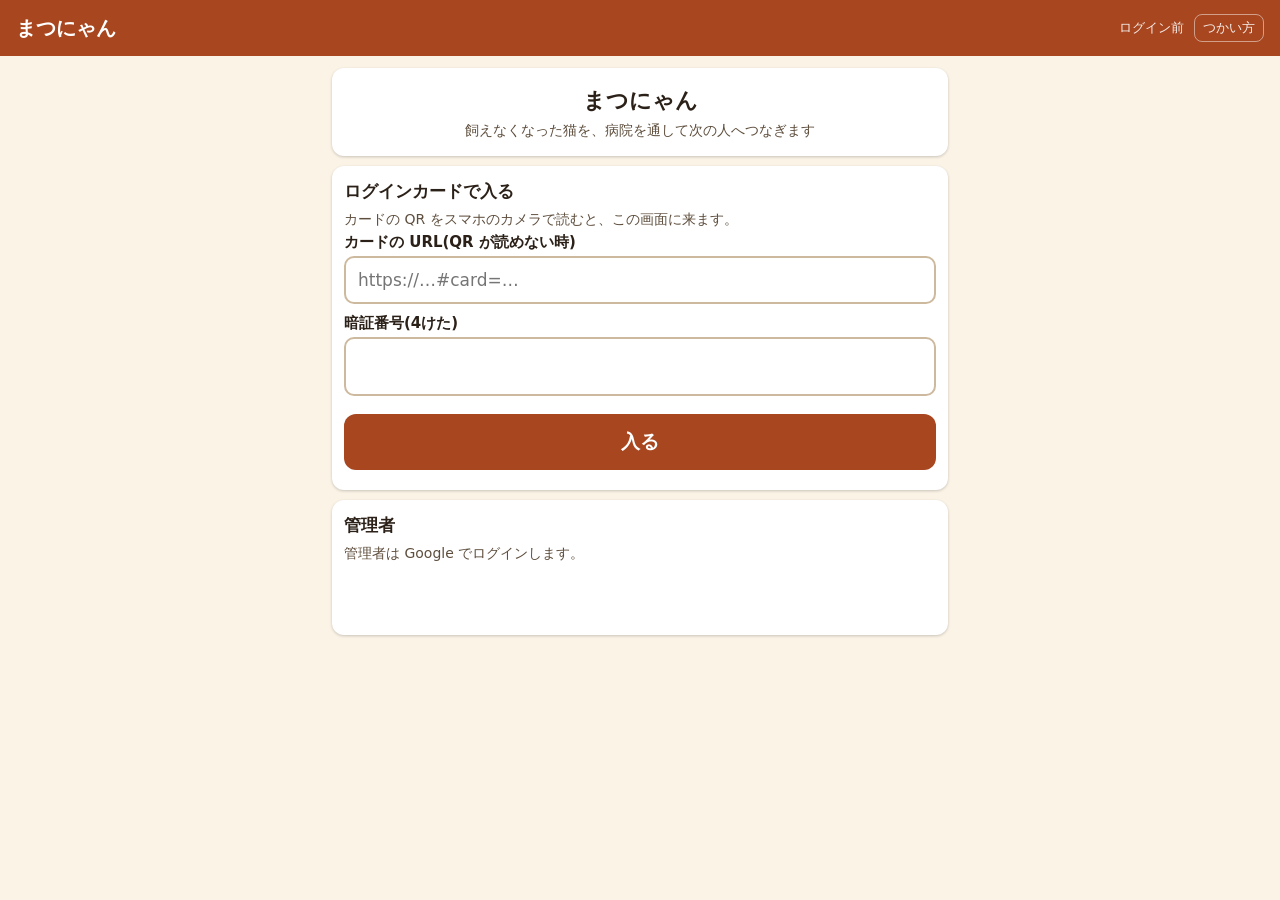
==== index.html @ f1240e0c "Add files via upload" ====
<!doctype html>
<html lang="ja">
<head>
<meta charset="utf-8">
<meta name="viewport" content="width=device-width, initial-scale=1, viewport-fit=cover">
<meta name="theme-color" content="#a8461f">
<meta name="app-ver" content="matsunyan-v7">
<title>まつにゃん</title>
<link rel="manifest" href="manifest.json">
<link rel="icon" href="icon-192.png">
<link rel="stylesheet" href="style.css?v=7">
</head>
<body>
<header><h1 id="title">まつにゃん</h1><span class="who" id="who"></span><a class="who helpln" id="help-link" href="help.html">つかい方</a><button class="who hidden" id="logout" type="button">ログアウト</button></header>
<main>
  <!-- 起動中 -->
  <section id="v-boot" class="view"><div class="card center"><div class="note">読み込み中…</div></div></section>

  <!-- ログイン -->
  <section id="v-login" class="view hidden">
    <div class="card center"><div class="big" style="font-size:22px;margin:6px 0">まつにゃん</div><div class="note">飼えなくなった猫を、病院を通して次の人へつなぎます</div></div>
    <div class="card">
      <h3>ログインカードで入る</h3>
      <div class="note">カードの QR をスマホのカメラで読むと、この画面に来ます。</div>
      <div id="card-ready" class="hidden"><div class="ok">カードを読みました</div></div>
      <div id="card-paste">
        <label for="card-url">カードの URL(QR が読めない時)</label>
        <input id="card-url" class="field" type="url" autocomplete="off" placeholder="https://…#card=…">
      </div>
      <label for="card-pin">暗証番号(4けた)</label>
      <input id="card-pin" class="field pin" inputmode="numeric" pattern="[0-9]*" maxlength="4" autocomplete="off">
      <div id="card-err" class="err hidden"></div>
      <button id="card-go" class="btn" type="button">入る</button>
    </div>
    <div class="card">
      <h3>管理者</h3>
      <div class="note">管理者は Google でログインします。</div>
      <div id="gsi-btn"></div>
      <div id="admin-err" class="err hidden"></div>
    </div>
  </section>

  <!-- QR を読んだ人(病院で登録) -->
  <section id="v-hreg" class="view hidden">
    <div class="card center"><div class="note">QRを読みました</div><div class="big" style="font-size:24px;margin:6px 0" id="hreg-name">…</div><div class="note" id="hreg-ward"></div></div>
    <div class="card" id="hreg-form">
      <label for="r-nick">1. 呼び名</label>
      <input id="r-nick" class="field" maxlength="20" autocomplete="off" placeholder="例: たなか">
      <label for="r-code">2. 病院の人から聞いた確認の番号</label>
      <div class="note" style="margin-top:0">病院の画面に出ています(毎日変わります)</div>
      <input id="r-code" class="field codein" inputmode="numeric" pattern="[0-9]*" maxlength="6" autocomplete="off" placeholder="______">
      <label>3. どちらで使いますか</label>
      <div class="choice" id="r-wants">
        <label><input type="radio" name="wants" value="owner"> 飼い主</label>
        <label><input type="radio" name="wants" value="adopter"> 引き取ってもよい人</label>
        <label><input type="radio" name="wants" value="both"> 両方</label>
      </div>
      <div id="r-marks" class="hidden">
        <label>引き取る時にできること(あとから設定で変えられます)</label>
        <label class="check"><input type="checkbox" id="r-foster"> 一時預かりできる</label>
        <label class="check"><input type="checkbox" id="r-life"> 終生飼養できる</label>
      </div>
      <div id="r-owner-note" class="promise hidden">飼い主の登録は、飼えなくなった時の<b>備えの登録</b>です。病院が引き取りや引き継ぎの成立を約束するものではありません。</div>
      <div id="r-agree-box" class="promise hidden">
        <div>この登録は<b>引き取りの約束ではありません</b>。条件が合えば相談を受けて検討する、という意思の登録です。</div>
        <label class="check"><input type="checkbox" id="r-agree"> わかりました(同意する)</label>
      </div>
      <label for="r-pin">4. 暗証番号(4けた・自分で決める)</label>
      <input id="r-pin" class="field pin" inputmode="numeric" pattern="[0-9]*" maxlength="4" autocomplete="off">
    </div>
    <div class="note center" id="hreg-privacy">電話番号・住所・メールは入れません。<br>呼び名とかかりつけの病院だけ登録されます。<br><a id="terms-link" href="terms.html">利用のきまりと個人情報の扱い</a>(登録の前に読んでください)</div>
    <div id="hreg-err" class="err hidden"></div>
    <button id="hreg-go" class="btn" type="button">登録する</button>
  </section>

  <!-- 作り直しの QR を読んだ人(本人のスマホ・6枚目) -->
  <section id="v-reissue" class="view hidden">
    <div class="card center"><div class="note">カードの作り直し</div><div class="big" style="font-size:24px;margin:6px 0" id="ri-name">…</div><div class="note" id="ri-hos"></div></div>
    <div class="card" id="ri-form">
      <label for="ri-pin">新しい暗証番号(4けた・自分で決める)</label>
      <input id="ri-pin" class="field pin" inputmode="numeric" pattern="[0-9]*" maxlength="4" autocomplete="off">
      <label for="ri-pin2">もう一度(たしかめ)</label>
      <input id="ri-pin2" class="field pin" inputmode="numeric" pattern="[0-9]*" maxlength="4" autocomplete="off">
    </div>
    <div id="ri-err" class="err hidden"></div>
    <button id="ri-go" class="btn" type="button">新しいカードを作る</button>
  </section>

  <!-- 登録した人のログインカード -->
  <section id="v-ucard" class="view hidden">
    <div class="card">
      <h3>あなたのログインカード</h3>
      <div class="note">この QR と暗証番号で入ります。<b>QR が出るのはこの1回だけ</b>です。印刷するか、画面を写真に残してください。暗証番号は書かないでください。</div>
      <canvas class="qr" id="ucard-qr"></canvas>
      <div class="big center" id="ucard-nick" style="text-align:center"></div>
      <div class="note center" id="ucard-hos" style="text-align:center"></div>
      <div class="note noprint">カードの URL:</div><div class="secret noprint" id="ucard-url"></div>
      <button class="btn sub noprint" id="ucard-print" type="button">印刷する</button>
      <button class="btn noprint" id="ucard-go" type="button">このカードで入る</button>
    </div>
  </section>

  <!-- 利用者: ホーム -->
  <section id="v-u-home" class="view hidden">
    <div class="note" id="u-line"></div>
    <button class="sos hidden" id="u-sos" type="button">🚨 緊急ボタン<small>飼えなくなったとき、ここを押します</small></button>
    <div class="card renewbar hidden" id="u-renew"><b>登録を続けますか</b><div class="note" style="margin:2px 0" id="u-renew-txt"></div><button class="btn sm" type="button" id="u-renew-go">確かめる</button></div>
    <h3 id="u-cats-title">わたしの猫</h3>
    <div id="u-cats"></div>
    <h3>メッセージ <span class="tag r hidden" id="u-unread"></span></h3>
    <div id="u-msgs"></div>
    <div id="u-err" class="err hidden"></div>
  </section>

  <!-- 利用者: 猫を登録 -->
  <section id="v-u-cat" class="view hidden">
    <div class="phrow">
      <label class="ph" for="c-photo" id="c-ph"><span>📷</span></label>
      <div><div class="big">写真を入れる</div><div class="note" style="margin:2px 0">顔がわかる写真</div></div>
      <input type="file" id="c-photo" accept="image/*" class="hidden">
    </div>
    <div class="grid2">
      <div><label for="c-name">名前</label><input id="c-name" class="field" maxlength="20" autocomplete="off"></div>
      <div><label for="c-age">年齢</label><input id="c-age" class="field" maxlength="10" autocomplete="off" placeholder="例: 10歳"></div>
      <div><label for="c-sex">性別</label><select id="c-sex" class="field"><option value="">選ぶ</option><option>オス</option><option>メス</option><option>わからない</option></select></div>
      <div><label for="c-color">毛色</label><input id="c-color" class="field" maxlength="20" autocomplete="off"></div>
    </div>
    <label for="c-nature">性格</label><input id="c-nature" class="field" maxlength="60" autocomplete="off">
    <label for="c-illness">持病</label><input id="c-illness" class="field" maxlength="60" autocomplete="off">
    <div class="grid2">
      <div><label for="c-vaccine">ワクチン</label><input id="c-vaccine" class="field" maxlength="30" autocomplete="off"></div>
      <div><label for="c-neuter">不妊手術</label><select id="c-neuter" class="field"><option value="">選ぶ</option><option>済み</option><option>まだ</option><option>わからない</option></select></div>
    </div>
    <div class="wait"><b>⏳ 病院の確認待ち</b><div class="note" style="margin:2px 0">病院の人が確認すると登録されます</div></div>
    <div id="c-err" class="err hidden"></div>
    <button id="c-go" class="btn" type="button">病院に送る</button>
  </section>

  <!-- 猫の一覧(利用者・病院・管理者。見える範囲は受け付けが決める) -->
  <section id="v-cats" class="view hidden">
    <div class="note" style="margin:0 0 6px" id="l-line"></div>
    <div id="l-cats"></div>
    <div id="l-err" class="err hidden"></div>
  </section>

  <!-- 猫の詳しい画面 -->
  <section id="v-cat" class="view hidden">
    <div class="card cat" id="d-head"><div class="ph lg">🐱</div><div class="grow"><div class="big" id="d-name"></div><div class="note" style="margin:0" id="d-sub"></div><div id="d-tags"></div></div></div>
    <div class="card"><div class="note" style="margin:0" id="d-info"></div></div>
    <div class="card hidden" id="d-scope"><h3>見える範囲</h3><div class="note" style="margin:0 0 4px" id="d-scope-now"></div><button class="btn sm sub" type="button" id="d-wide"></button></div>
    <div class="card hidden" id="d-queue"><h3>手を挙げた人(挙げた順)</h3><div id="d-qlist"></div><div class="note">この一覧は、飼い主・病院・管理者だけに見えます</div></div>
    <div class="card hidden" id="d-seek"><h3>引き継ぎ先を探したい(急がない)</h3><div class="note" style="margin:0 0 6px" id="d-seek-now"></div><button class="btn sm" type="button" id="d-seek-btn"></button></div>
    <div class="card hidden" id="d-msg"><h3 id="d-msg-h">メッセージを送る</h3>
      <label for="d-msg-to">あて先</label><select id="d-msg-to" class="field"></select>
      <label for="d-msg-text">本文(300字まで)</label><textarea id="d-msg-text" class="field" rows="3" maxlength="300"></textarea>
      <div class="note" style="margin:2px 0">電話番号・メール・住所は書けません。連絡は病院を通します。</div>
      <div id="d-msg-ok" class="ok hidden"></div>
      <button class="btn sm" type="button" id="d-msg-go">送る</button></div>
    <div class="card hidden" id="d-me"><div id="d-mytag"></div><button class="btn" type="button" id="d-raise">手を挙げる</button><button class="btn sub" type="button" id="d-lower">手を下ろす</button></div>
    <div class="card hidden" id="d-decide"><h3>順番の先頭の人(病院が記録)</h3><div class="note" style="margin:0 0 6px" id="d-decide-now"></div>
      <div class="btn2" id="d-decide-btns"><button class="btn" type="button" id="d-accept">引き受ける</button><button class="btn sub" type="button" id="d-decline">断った</button></div>
      <button class="btn hidden" type="button" id="d-handover">引き継ぎ済みにする</button><div id="d-decide-res" class="ok hidden"></div></div>
    <button class="sos hidden" id="d-sos" type="button" style="font-size:20px;padding:12px">🚨 緊急ボタン</button>
    <div id="d-err" class="err hidden"></div>
  </section>

  <!-- メッセージ(利用者・病院。アプリの中だけ) -->
  <section id="v-msgs" class="view hidden">
    <div class="note" style="margin:0 0 6px">アプリの中だけのやりとりです。連絡は病院を通します。</div>
    <div id="m-list"></div>
    <div id="m-err" class="err hidden"></div>
  </section>

  <!-- 年1回の確認 -->
  <section id="v-renew" class="view hidden">
    <div class="card">
      <h3>登録を続けますか</h3>
      <div class="note" id="rn-txt"></div>
      <div class="promise" id="rn-promise">引き取ってもよい人の登録は、引き取りの約束ではなく、条件が合えば相談を受けて検討する、という意思の登録です。</div>
      <div id="rn-err" class="err hidden"></div>
      <button class="btn" type="button" id="rn-go">続ける</button>
      <button class="btn sub" type="button" id="rn-later">あとで</button>
    </div>
  </section>

  <!-- 利用者: 設定(引き取る人の印) -->
  <section id="v-u-set" class="view hidden">
    <div class="card">
      <h3>引き取る時にできること</h3>
      <div class="note">手を挙げた時に、飼い主と病院に印として見えます。</div>
      <label class="check"><input type="checkbox" id="s-foster"> 一時預かりできる</label>
      <label class="check"><input type="checkbox" id="s-life"> 終生飼養できる</label>
      <div id="s-err" class="err hidden"></div><div id="s-ok" class="ok hidden"></div>
      <button class="btn" type="button" id="s-go">保存する</button>
    </div>
  </section>

  <!-- 管理者: 電話が必要な連絡(見本 7) -->
  <section id="v-admin-sos" class="view hidden">
    <h3 style="font-size:19px">電話が必要な連絡 <span class="tag r" id="sos-n">0件</span></h3>
    <div id="sos-list"></div>
    <div id="sos-err" class="err hidden"></div>
  </section>

  <!-- 管理者: 病院の一覧 -->
  <section id="v-admin-list" class="view hidden">
    <h3>病院の一覧 <span class="tag" id="h-count">0件</span></h3>
    <div id="h-list"></div>
    <div id="list-err" class="err hidden"></div>
  </section>

  <!-- 管理者: 病院を登録 -->
  <section id="v-admin-add" class="view hidden">
    <div class="card" id="add-form">
      <h3>病院を登録</h3>
      <label for="h-name">病院の名前</label><input id="h-name" class="field" maxlength="40" autocomplete="off">
      <label for="h-ward">区(名古屋市)</label><select id="h-ward" class="field"></select>
      <label for="h-phone">病院の電話番号</label><input id="h-phone" class="field" type="tel" maxlength="15" autocomplete="off">
      <label class="check"><input type="checkbox" id="h-nagoya"> 名古屋市内の病院であることを確かめました</label>
      <label for="h-pin">病院のカードの暗証番号(4けた・病院に伝える)</label>
      <input id="h-pin" class="field pin" inputmode="numeric" maxlength="4" autocomplete="off">
      <div id="add-err" class="err hidden"></div>
      <button id="add-go" class="btn" type="button">登録して、カードを作る</button>
    </div>
    <div class="card hidden" id="card-out">
      <h3 id="card-out-title">病院のログインカード</h3>
      <div class="note">この QR と暗証番号で、病院の人が入ります。<b>QR が出るのはこの1回だけ</b>です。印刷して病院に渡してください。</div>
      <canvas class="qr" id="card-qr"></canvas>
      <div class="big center" id="card-out-name" style="text-align:center"></div>
      <div class="note noprint">カードの URL:</div><div class="secret noprint" id="card-out-url"></div>
      <button class="btn sub noprint" id="card-print" type="button">印刷する</button>
      <button class="btn noprint" id="card-done" type="button">閉じて一覧へ</button>
    </div>
  </section>

  <!-- 病院: ホーム(今日の確認の番号) -->
  <section id="v-hos-home" class="view hidden">
    <div class="card center"><div class="note" style="margin:0" id="code-label">今日の確認の番号</div><div class="code" id="code">------</div><div class="note" style="margin:0">毎日0時に変わります。来た人に口で伝えます</div></div>
    <div class="card waitbox" id="hos-pend-box"><h3>確認待ちの猫 <span class="tag r" id="hos-pend-n">0件</span></h3><div id="hos-pend"></div></div>
    <button class="sos" id="hos-sos" type="button" style="font-size:22px;padding:14px">🚨 緊急ボタン<small>病院から知らせるとき</small></button>
    <div class="card hidden" id="hos-seek-box"><h3>引き継ぎ先を探している猫(急がない) <span class="tag" id="hos-seek-n"></span></h3><div id="hos-seek"></div></div>
    <div class="card"><div class="note" style="margin:0" id="hos-counts"></div><div class="note" style="margin:4px 0 0" id="hos-renew"></div></div>
    <div class="card"><div class="note" style="margin:0" id="hos-info"></div></div>
    <button class="btn sub" id="hos-users-go" type="button">利用者のカードを作り直す</button>
    <div id="hos-err" class="err hidden"></div>
  </section>

  <!-- 病院: 利用者のカードを作り直す(6枚目)。呼び名で探す → 本人がいることを確かめる → 本人のスマホで QR を読む -->
  <section id="v-hos-users" class="view hidden">
    <div class="card">
      <h3>利用者のカードを作り直す</h3>
      <div class="note" style="margin-top:0">暗証番号を忘れた人・カードをなくした人のカードを作り直します。この病院で登録した人だけが出ます。</div>
      <label for="hu-q">呼び名で探す</label>
      <div class="row"><input id="hu-q" class="field grow" maxlength="20" autocomplete="off" placeholder="例: たなか"><button class="btn sm" id="hu-search" type="button">探す</button></div>
      <div class="note" id="hu-count"></div>
    </div>
    <div id="hu-list"></div>
    <div id="hu-err" class="err hidden"></div>
  </section>
  <section id="v-hos-reissue" class="view hidden">
    <div class="card" id="hr-ask">
      <h3><span id="hr-nick"></span> さんのカードを作り直す</h3>
      <div class="note" id="hr-meta"></div>
      <div class="promise">作り直すと、<b>前のカードはすぐに使えなくなります</b>。猫・手を挙げた順番・メッセージはそのまま残ります。</div>
      <label class="check"><input type="checkbox" id="hr-here"> 本人がここにいることを確かめた</label>
      <div id="hr-err" class="err hidden"></div>
      <button class="btn" id="hr-go" type="button">作り直す</button>
      <button class="btn sub" id="hr-back" type="button">やめる</button>
    </div>
    <div class="card center hidden" id="hr-out">
      <h3>本人のスマホで読んでもらう QR</h3>
      <div class="note">本人のスマホのカメラで読むと、新しい暗証番号を決める画面が開きます。<b><span id="hr-min">15</span>分だけ・1回だけ</b>使えます。</div>
      <canvas class="qr" id="hr-qr"></canvas>
      <div class="big" id="hr-out-nick"></div>
      <button class="btn noprint" id="hr-done" type="button">閉じる</button>
    </div>
  </section>

  <!-- 病院: 病院の QR -->
  <section id="v-hos-qr" class="view hidden">
    <div class="card center">
      <h3>この病院の QR</h3>
      <div class="note">登録する人に読んでもらいます。この QR は毎日は変わりません。</div>
      <canvas class="qr" id="hos-qr"></canvas>
      <div class="big" id="hos-qr-name"></div>
      <button class="btn sub noprint" id="hos-print" type="button">印刷する</button>
    </div>
  </section>
</main>
<!-- 緊急ボタンの確かめ(見本 8) -->
<div id="sos-modal" class="hidden"><div class="modalbg"></div>
  <div class="sosbox" id="sos-ask"><div style="font-size:52px">🚨</div><div class="big" style="font-size:24px;margin:6px 0">本当に知らせますか？</div>
    <div class="note" style="font-size:16px">管理者に知らせます。<br>管理者が病院に電話します。</div>
    <select id="sos-cat" class="field hidden"></select>
    <div class="note" id="sos-what"></div>
    <button class="sos" type="button" id="sos-yes" style="font-size:24px;box-shadow:none">はい、知らせます</button>
    <button class="btn sub" type="button" id="sos-no">やめる</button></div>
  <div class="sosbox hidden" id="sos-res"><div style="font-size:52px">🚨</div><div id="sos-res-txt"></div><button class="btn" type="button" id="sos-close">閉じる</button></div>
</div>
<nav id="nav" class="hidden"></nav>
<script src="config.js?v=7"></script>
<script src="lib/qr.js?v=7"></script>
<script src="app.js?v=7"></script>
</body>
</html>
---- style.css ----
/* まつにゃん v7。色と形は見本(20261029-0050-matsunyan-mock/gen/build.py)のまま */
:root { --bg: #fbf3e6; --main: #a8461f; --sos: #c4161c; --ink: #2b2118; --sub: #5e4e3d; --line: #e3d3bd; --field: #cdb99d; --codebg: #fff3df; --navink: #6b5a48; }
* { box-sizing: border-box; }
html, body { margin: 0; background: var(--bg); font-family: "Noto Sans CJK JP", "Noto Sans JP", "Hiragino Sans", system-ui, sans-serif; color: var(--ink); font-size: 17px; }
body { min-height: 100vh; display: flex; flex-direction: column; }
header { background: var(--main); color: #fff; padding: 14px 16px; display: flex; align-items: center; gap: 10px; min-height: 56px; position: sticky; top: 0; z-index: 5; }
header h1 { font-size: 20px; margin: 0; flex: 1; overflow: hidden; text-overflow: ellipsis; white-space: nowrap; }
header .who { font-size: 13px; opacity: .9; }
header button.who { background: none; border: 1px solid #fff8; color: #fff; border-radius: 8px; padding: 4px 8px; font-size: 13px; }
main { flex: 1; padding: 12px 12px 90px; max-width: 640px; width: 100%; margin: 0 auto; }
nav { display: flex; background: #fff; border-top: 2px solid var(--line); position: fixed; left: 0; right: 0; bottom: 0; z-index: 5; }
nav button { flex: 1; text-align: center; padding: 9px 0 11px; font-size: 14px; min-height: 62px; color: var(--navink); background: none; border: 0; font-family: inherit; }
nav button b { display: block; font-size: 22px; line-height: 28px; font-weight: normal; }
nav button.on { color: var(--main); font-weight: bold; border-top: 4px solid var(--main); margin-top: -2px; }
.hidden { display: none !important; }
.card { background: #fff; border-radius: 12px; padding: 12px; margin-bottom: 10px; box-shadow: 0 1px 3px #0003; }
.card.center { text-align: center; }
h3 { font-size: 17px; margin: 2px 0 8px; }
.note { font-size: 14px; color: var(--sub); margin: 4px 0; }
.btn { display: block; width: 100%; min-height: 56px; border-radius: 12px; border: 0; background: var(--main); color: #fff; font-size: 19px; font-weight: bold; text-align: center; margin: 8px 0; font-family: inherit; cursor: pointer; }
.btn.sub { background: #fff; color: var(--main); border: 2px solid var(--main); }
.btn.sm { min-height: 46px; font-size: 16px; width: auto; display: inline-block; padding: 0 14px; margin: 4px 4px 4px 0; }
.btn:disabled { opacity: .55; }
.field { width: 100%; border: 2px solid var(--field); border-radius: 10px; background: #fff; min-height: 48px; padding: 10px 12px; font-size: 17px; margin: 4px 0 10px; color: var(--ink); font-family: inherit; }
.field.pin { font-size: 30px; letter-spacing: .3em; text-align: center; }
label { font-size: 15px; font-weight: bold; display: block; }
label.check { font-weight: normal; display: flex; gap: 10px; align-items: center; margin: 6px 0 10px; }
label.check input { width: 26px; height: 26px; }
.row { display: flex; gap: 10px; align-items: center; }
.row .grow { flex: 1; min-width: 0; }
.tag { display: inline-block; font-size: 13px; font-weight: bold; border-radius: 10px; padding: 2px 8px; background: #f6e3c4; color: #7a3a10; margin: 2px 2px 2px 0; }
.tag.g { background: #dcebd6; color: #2d5a22; } .tag.r { background: #fbd9d9; color: #8a1015; }
.code { font-family: "DejaVu Sans Mono", monospace; font-size: 40px; letter-spacing: .1em; white-space: nowrap; text-align: center; color: var(--main); font-weight: bold; padding: 10px 0; background: var(--codebg); border-radius: 12px; border: 3px dashed var(--main); margin: 6px 0; }
.big { font-size: 20px; font-weight: bold; }
.tel { color: var(--main); font-size: 20px; font-weight: bold; }
.qr { display: block; margin: 8px auto; image-rendering: pixelated; width: 220px; height: 220px; }
.err { background: #fbd9d9; color: #8a1015; border-radius: 10px; padding: 8px 12px; font-size: 15px; margin: 6px 0; }
.ok { background: #dcebd6; color: #2d5a22; border-radius: 10px; padding: 8px 12px; font-size: 15px; margin: 6px 0; }
.secret { font-family: "DejaVu Sans Mono", monospace; font-size: 12px; word-break: break-all; background: var(--codebg); border-radius: 8px; padding: 6px; }
hr { border: 0; border-top: 1px solid #eadcc6; margin: 8px 0; }
#gsi-btn { display: flex; justify-content: center; min-height: 44px; margin: 8px 0; }
/* 2枚目: 登録・猫・確認待ち(見本 1・2・3・6) */
.center { text-align: center; }
.field.codein { font-size: 34px; letter-spacing: .5em; text-align: center; font-family: "DejaVu Sans Mono", monospace; }
.choice { display: flex; flex-wrap: wrap; gap: 6px; margin: 6px 0 12px; }
.choice label { font-weight: normal; border: 2px solid var(--field); border-radius: 10px; padding: 8px 10px; background: #fff; display: flex; gap: 6px; align-items: center; }
.choice label:has(input:checked) { border-color: var(--main); color: var(--main); font-weight: bold; background: var(--codebg); }
.grid2 { display: grid; grid-template-columns: 1fr 1fr; gap: 0 12px; }
.phrow { display: flex; gap: 14px; align-items: center; margin-bottom: 8px; }
.ph { width: 82px; height: 82px; border-radius: 12px; background: #e8d5b8; display: flex; align-items: center; justify-content: center; font-size: 40px; overflow: hidden; flex: none; cursor: pointer; }
.ph img { width: 100%; height: 100%; object-fit: cover; }
.wait { background: var(--codebg); border: 2px solid #e0a000; border-radius: 12px; padding: 8px 12px; text-align: center; color: #8a4b00; margin: 6px 0; }
.waitbox { border: 2px solid #e0a000; }
.cat { display: flex; gap: 12px; align-items: center; }
.cat .ph { width: 76px; height: 76px; font-size: 36px; }
.cat .big { font-size: 20px; }
.cat .grow { flex: 1; min-width: 0; }
.btn2 { display: grid; grid-template-columns: 1fr 1fr; gap: 10px; }
.btn2 .btn { margin: 8px 0 2px; min-height: 48px; font-size: 17px; }
.fixnote { background: #fbd9d9; color: #8a1015; border-radius: 8px; padding: 6px 8px; font-size: 14px; margin-top: 6px; }
@media print { header, nav, .noprint { display: none !important; } main { padding: 0; } .card { box-shadow: none; border: 1px solid #999; } }
/* 3枚目の前半: 猫の一覧・詳しい画面・順番(見本 4・5) */
.lcard { cursor: pointer; }
.lcard .row { margin-top: 6px; }
.ph.lg { width: 96px; height: 96px; font-size: 50px; }
.ord { width: 34px; height: 34px; border-radius: 17px; background: var(--main); color: #fff; font-weight: bold; display: flex; align-items: center; justify-content: center; flex: none; font-size: 18px; }
.qrow { margin: 6px 0; }
.qrow .big { font-size: 19px; }
/* 3枚目の後半: メッセージ(見本 2・6)・約束ではない の文・年1回・数の印 */
.msg { background: #fff; border-radius: 12px; padding: 8px 12px; margin-bottom: 8px; font-size: 15px; border-left: 5px solid #a8461f; white-space: pre-wrap; word-break: break-word; cursor: pointer; }
.msg small { color: #7a6a58; display: block; white-space: normal; }
.msg.unread { background: #fff3df; }
.promise { background: #fff3df; border: 1px solid #e3d3bd; border-radius: 10px; padding: 8px 10px; margin: 10px 0; font-size: 14px; }
.renewbar { border: 2px solid #e0a800; }
nav button { position: relative; }
nav .badge { position: absolute; top: 4px; left: 50%; margin-left: 8px; background: #c4161c; color: #fff; border-radius: 10px; font-size: 12px; line-height: 18px; min-width: 18px; padding: 0 5px; font-weight: bold; }
textarea.field { resize: vertical; font-family: inherit; }
/* 4枚目: 緊急ボタン(見本 2・5・6・8)・管理者の「電話が必要な連絡」(見本 7)。緊急だけ赤 #c4161c */
button.sos { display: block; width: 100%; border: 0; font-family: inherit; cursor: pointer; }
.sos { background: var(--sos); color: #fff; border-radius: 16px; text-align: center; font-size: 26px; font-weight: bold; padding: 18px 8px; margin: 6px 0 10px; box-shadow: 0 3px 0 #7d0c10; }
.sos small { display: block; font-size: 14px; font-weight: normal; margin-top: 4px; }
.sos:disabled { opacity: .55; }
#sos-modal { position: fixed; inset: 0; z-index: 20; }
.modalbg { position: absolute; inset: 0; background: #000a; }
.sosbox { position: absolute; left: 18px; right: 18px; top: 120px; max-width: 520px; margin: 0 auto; background: #fff; border-radius: 20px; padding: 20px; text-align: center; box-shadow: 0 6px 20px #0007; }
.sosrow { border: 2px solid var(--sos); }
.sostel { color: var(--main); font-size: 22px; font-weight: bold; text-decoration: none; display: block; }
/* 5枚目の前半: つかい方・利用のきまりのページ(同じ色と形) */
header a.helpln { color: #fff; text-decoration: none; border: 1px solid #fff8; border-radius: 8px; padding: 4px 8px; white-space: nowrap; }
.doc h2 { font-size: 18px; color: var(--main); margin: 4px 0 6px; }
.doc p, .doc li { font-size: 16px; line-height: 1.7; margin: 4px 0; }
.doc ul, .doc ol { padding-left: 1.3em; margin: 4px 0; }
.doc .fig { border: 2px dashed var(--field); border-radius: 10px; background: var(--codebg); color: var(--sub); font-size: 13px; text-align: center; padding: 8px; margin: 6px 0; }
.doc .sosnote { color: var(--sos); font-weight: bold; }
.doc a { color: var(--main); }
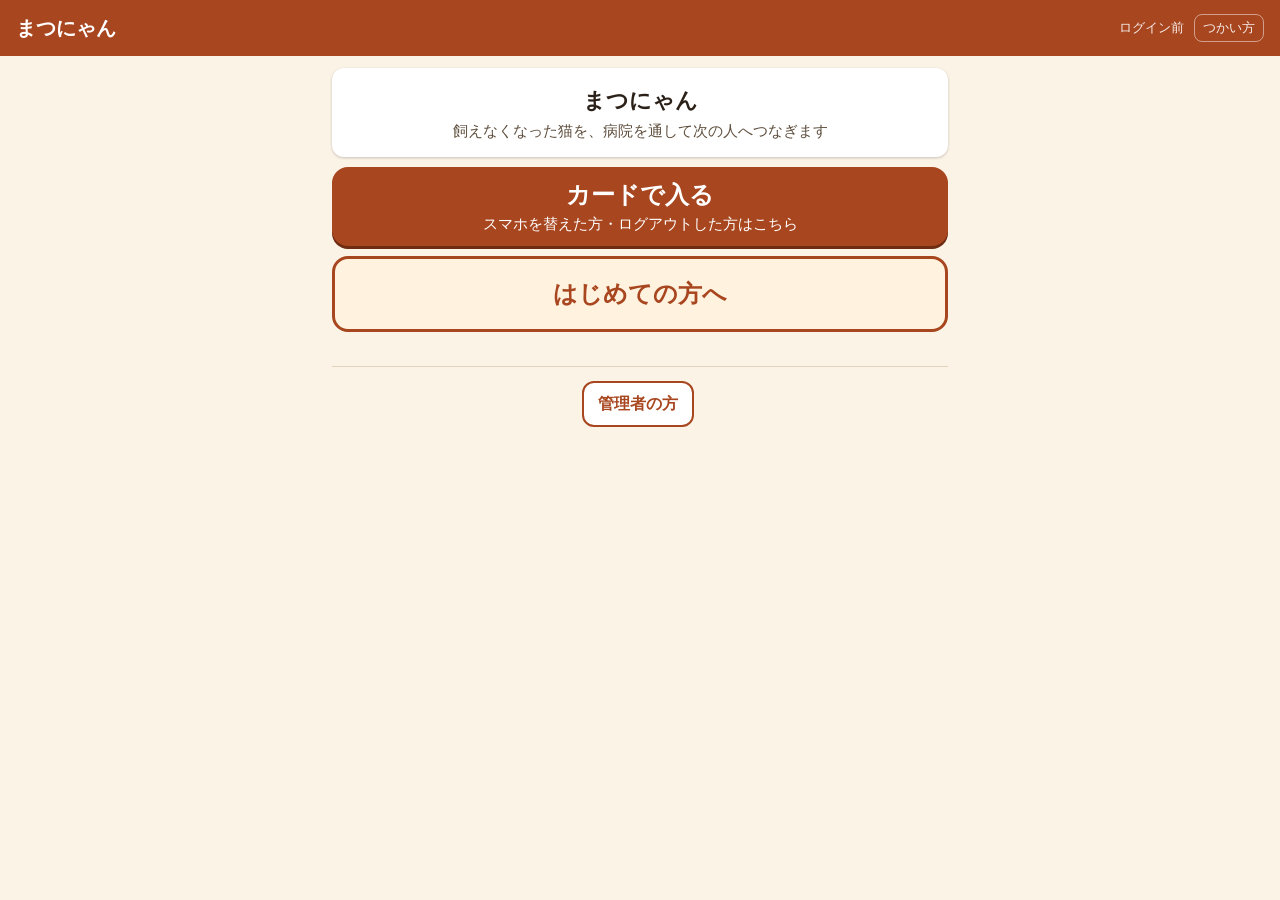
==== commit 59addb96: "まつにゃん v11 を公開(Pi の予備の道・P20261030T084202Z-5CD3D4)" ====
--- a/index.html
+++ b/index.html
@@ -4,11 +4,11 @@
 <meta charset="utf-8">
 <meta name="viewport" content="width=device-width, initial-scale=1, viewport-fit=cover">
 <meta name="theme-color" content="#a8461f">
-<meta name="app-ver" content="matsunyan-v7">
+<meta name="app-ver" content="matsunyan-v11">
 <title>まつにゃん</title>
 <link rel="manifest" href="manifest.json">
 <link rel="icon" href="icon-192.png">
-<link rel="stylesheet" href="style.css?v=7">
+<link rel="stylesheet" href="style.css?v=11">
 </head>
 <body>
 <header><h1 id="title">まつにゃん</h1><span class="who" id="who"></span><a class="who helpln" id="help-link" href="help.html">つかい方</a><button class="who hidden" id="logout" type="button">ログアウト</button></header>
@@ -19,22 +19,32 @@
   <!-- ログイン -->
   <section id="v-login" class="view hidden">
     <div class="card center"><div class="big" style="font-size:22px;margin:6px 0">まつにゃん</div><div class="note">飼えなくなった猫を、病院を通して次の人へつなぎます</div></div>
-    <div class="card">
-      <h3>ログインカードで入る</h3>
-      <div class="note">カードの QR をスマホのカメラで読むと、この画面に来ます。</div>
+    <!-- 入口は2つだけ(7枚目・艦長 msg 7491): カードで入る / はじめての方へ。一度入ったスマホはここに来ない -->
+    <button id="go-card" class="door" type="button" aria-expanded="false">カードで入る<small>スマホを替えた方・ログアウトした方はこちら</small></button>
+    <div class="card hidden" id="card-box">
+      <div class="note" style="margin-top:0">カードの QR をスマホのカメラで読むと、この画面に来ます。</div>
       <div id="card-ready" class="hidden"><div class="ok">カードを読みました</div></div>
       <div id="card-paste">
-        <label for="card-url">カードの URL(QR が読めない時)</label>
+        <label for="card-url">QR が読めない時は、カードの住所(URL)</label>
         <input id="card-url" class="field" type="url" autocomplete="off" placeholder="https://…#card=…">
       </div>
       <label for="card-pin">暗証番号(4けた)</label>
       <input id="card-pin" class="field pin" inputmode="numeric" pattern="[0-9]*" maxlength="4" autocomplete="off">
       <div id="card-err" class="err hidden"></div>
       <button id="card-go" class="btn" type="button">入る</button>
-    </div>
-    <div class="card">
-      <h3>管理者</h3>
-      <div class="note">管理者は Google でログインします。</div>
+      <div class="note">一度入ったスマホは、次から開くだけで入れます。</div>
+    </div>
+    <button id="go-first" class="door sub" type="button" aria-expanded="false">はじめての方へ</button>
+    <div class="card hidden" id="first-box">
+      <ol class="first">
+        <li>登録は、かかりつけの動物病院でします。</li>
+        <li>病院で QR を読み、病院の人から番号を聞いて登録します。</li>
+        <li>登録すると、カードがもらえます。</li>
+      </ol>
+      <div class="note"><a href="help.html">つかい方を読む</a></div>
+    </div>
+    <div class="adminfoot">
+      <button id="go-admin" class="btn sm sub" type="button">管理者の方</button>
       <div id="gsi-btn"></div>
       <div id="admin-err" class="err hidden"></div>
     </div>
@@ -45,11 +55,12 @@
     <div class="card center"><div class="note">QRを読みました</div><div class="big" style="font-size:24px;margin:6px 0" id="hreg-name">…</div><div class="note" id="hreg-ward"></div></div>
     <div class="card" id="hreg-form">
       <label for="r-nick">1. 呼び名</label>
-      <input id="r-nick" class="field" maxlength="20" autocomplete="off" placeholder="例: たなか">
+      <input id="r-nick" class="field" maxlength="20" autocomplete="off" placeholder="例: みけのママ">
+      <div class="note" style="margin-top:0">本名でなくてかまいません</div>
       <label for="r-code">2. 病院の人から聞いた確認の番号</label>
       <div class="note" style="margin-top:0">病院の画面に出ています(毎日変わります)</div>
       <input id="r-code" class="field codein" inputmode="numeric" pattern="[0-9]*" maxlength="6" autocomplete="off" placeholder="______">
-      <label>3. どちらで使いますか</label>
+      <label>3. 使い方を選んでください</label>
       <div class="choice" id="r-wants">
         <label><input type="radio" name="wants" value="owner"> 飼い主</label>
         <label><input type="radio" name="wants" value="adopter"> 引き取ってもよい人</label>
@@ -67,6 +78,8 @@
       </div>
       <label for="r-pin">4. 暗証番号(4けた・自分で決める)</label>
       <input id="r-pin" class="field pin" inputmode="numeric" pattern="[0-9]*" maxlength="4" autocomplete="off">
+      <label for="r-pin2">もう一度(たしかめ)</label>
+      <input id="r-pin2" class="field pin" inputmode="numeric" pattern="[0-9]*" maxlength="4" autocomplete="off">
     </div>
     <div class="note center" id="hreg-privacy">電話番号・住所・メールは入れません。<br>呼び名とかかりつけの病院だけ登録されます。<br><a id="terms-link" href="terms.html">利用のきまりと個人情報の扱い</a>(登録の前に読んでください)</div>
     <div id="hreg-err" class="err hidden"></div>
@@ -90,12 +103,14 @@
   <section id="v-ucard" class="view hidden">
     <div class="card">
       <h3>あなたのログインカード</h3>
-      <div class="note">この QR と暗証番号で入ります。<b>QR が出るのはこの1回だけ</b>です。印刷するか、画面を写真に残してください。暗証番号は書かないでください。</div>
+      <div class="note">この QR と暗証番号で入ります。<b>QR が出るのはこの1回だけ</b>です。暗証番号は書かないでください。</div>
+      <div class="handoff noprint hidden" id="ucard-hand"><b>病院でカードを印刷してもらいましょう。</b><br>病院の人にこの「印刷の番号」を見せてください。<div class="code pcode" id="ucard-hcode">------</div><div class="note" style="margin:0"><span id="ucard-hmin">15</span>分のあいだ・1回だけ使えます。暗証番号は印刷されません。</div></div>
+      <div class="promise noprint" id="ucard-keep"><b>このカードを写真に撮るか印刷して、なくさないでください。</b>スマホを替えた時に使います。<br>このスマホは、一度入れば次から開くだけで入れます。</div>
       <canvas class="qr" id="ucard-qr"></canvas>
       <div class="big center" id="ucard-nick" style="text-align:center"></div>
       <div class="note center" id="ucard-hos" style="text-align:center"></div>
-      <div class="note noprint">カードの URL:</div><div class="secret noprint" id="ucard-url"></div>
-      <button class="btn sub noprint" id="ucard-print" type="button">印刷する</button>
+      <details class="noprint" id="ucard-urlbox"><summary class="note">QR が読めない時はこちら(カードの URL)</summary><div class="secret" id="ucard-url"></div></details>
+      <button class="btn sub noprint" id="ucard-print" type="button">自分で印刷する</button>
       <button class="btn noprint" id="ucard-go" type="button">このカードで入る</button>
     </div>
   </section>
@@ -103,8 +118,10 @@
   <!-- 利用者: ホーム -->
   <section id="v-u-home" class="view hidden">
     <div class="note" id="u-line"></div>
+    <div class="handoff hidden" id="u-hand"><b>病院でカードを印刷する時の「印刷の番号」</b><div class="code pcode" id="u-hcode">------</div><div class="note" style="margin:0">あと <span id="u-hmin">15</span> 分・1回だけ使えます。印刷が済んだら気にしなくてかまいません。</div></div>
     <button class="sos hidden" id="u-sos" type="button">🚨 緊急ボタン<small>飼えなくなったとき、ここを押します</small></button>
-    <div class="card renewbar hidden" id="u-renew"><b>登録を続けますか</b><div class="note" style="margin:2px 0" id="u-renew-txt"></div><button class="btn sm" type="button" id="u-renew-go">確かめる</button></div>
+    <div class="card renewbar hidden" id="u-hstop"><b>かかりつけの病院は今は使えません</b><div class="note" style="margin:2px 0">ほかの病院で登録し直してください。緊急ボタンは押せます。</div></div>
+    <div class="card renewbar hidden" id="u-renew"><b>年に1回の確認: 登録を続けますか</b><div class="note" style="margin:2px 0" id="u-renew-txt"></div><button class="btn sm" type="button" id="u-renew-go">確かめる</button></div>
     <h3 id="u-cats-title">わたしの猫</h3>
     <div id="u-cats"></div>
     <h3>メッセージ <span class="tag r hidden" id="u-unread"></span></h3>
@@ -116,7 +133,7 @@
   <section id="v-u-cat" class="view hidden">
     <div class="phrow">
       <label class="ph" for="c-photo" id="c-ph"><span>📷</span></label>
-      <div><div class="big">写真を入れる</div><div class="note" style="margin:2px 0">顔がわかる写真</div></div>
+      <div><div class="big">写真を入れる</div><div class="note" style="margin:2px 0">猫の顔がわかる写真。人や家は写さないでください</div></div>
       <input type="file" id="c-photo" accept="image/*" class="hidden">
     </div>
     <div class="grid2">
@@ -160,7 +177,11 @@
     <div class="card hidden" id="d-decide"><h3>順番の先頭の人(病院が記録)</h3><div class="note" style="margin:0 0 6px" id="d-decide-now"></div>
       <div class="btn2" id="d-decide-btns"><button class="btn" type="button" id="d-accept">引き受ける</button><button class="btn sub" type="button" id="d-decline">断った</button></div>
       <button class="btn hidden" type="button" id="d-handover">引き継ぎ済みにする</button><div id="d-decide-res" class="ok hidden"></div></div>
+    <div class="card renewbar hidden" id="d-hstop"><b>かかりつけの病院は今は使えません</b><div class="note" style="margin:2px 0">ほかの病院で登録し直してください。緊急ボタンは押せます。</div></div>
     <button class="sos hidden" id="d-sos" type="button" style="font-size:20px;padding:12px">🚨 緊急ボタン</button>
+    <div class="card hidden" id="d-close"><h3>この猫を外す</h3><div class="note" style="margin:0 0 6px">亡くなった時・飼い続けることにした時など。一覧から消え、手を挙げた人には「募集は終わりました」と届きます。</div>
+      <select id="d-close-why" class="field"><option value="">理由を選ぶ</option><option value="died">亡くなった</option><option value="keep">飼い続ける</option><option value="other">そのほか</option></select>
+      <button class="btn sm sub" type="button" id="d-close-go">この猫を外す</button></div>
     <div id="d-err" class="err hidden"></div>
   </section>
 
@@ -174,7 +195,7 @@
   <!-- 年1回の確認 -->
   <section id="v-renew" class="view hidden">
     <div class="card">
-      <h3>登録を続けますか</h3>
+      <h3>年に1回の確認: 登録を続けますか</h3>
       <div class="note" id="rn-txt"></div>
       <div class="promise" id="rn-promise">引き取ってもよい人の登録は、引き取りの約束ではなく、条件が合えば相談を受けて検討する、という意思の登録です。</div>
       <div id="rn-err" class="err hidden"></div>
@@ -185,13 +206,18 @@
 
   <!-- 利用者: 設定(引き取る人の印) -->
   <section id="v-u-set" class="view hidden">
-    <div class="card">
+    <div class="card" id="s-marks">
       <h3>引き取る時にできること</h3>
       <div class="note">手を挙げた時に、飼い主と病院に印として見えます。</div>
       <label class="check"><input type="checkbox" id="s-foster"> 一時預かりできる</label>
       <label class="check"><input type="checkbox" id="s-life"> 終生飼養できる</label>
       <div id="s-err" class="err hidden"></div><div id="s-ok" class="ok hidden"></div>
       <button class="btn" type="button" id="s-go">保存する</button>
+    </div>
+    <div class="card out">
+      <h3>このスマホからログアウト</h3>
+      <div class="note">ふだんはログアウトしなくてかまいません。ログアウトすると、次に入る時にカードと暗証番号が要ります。</div>
+      <button class="btn sm sub" type="button" id="s-logout">ログアウトする</button>
     </div>
   </section>
 
@@ -224,10 +250,11 @@
     </div>
     <div class="card hidden" id="card-out">
       <h3 id="card-out-title">病院のログインカード</h3>
-      <div class="note">この QR と暗証番号で、病院の人が入ります。<b>QR が出るのはこの1回だけ</b>です。印刷して病院に渡してください。</div>
+      <div class="note">この QR と暗証番号で、病院の人が入ります。<b>QR が出るのはこの1回だけ</b>です。印刷して病院に渡してください。病院のスマホ・パソコンは、一度入れば次から開くだけで入れます。カードは、端末を替えた時・ログアウトした時に使います。</div>
       <canvas class="qr" id="card-qr"></canvas>
       <div class="big center" id="card-out-name" style="text-align:center"></div>
       <div class="note noprint">カードの URL:</div><div class="secret noprint" id="card-out-url"></div>
+      <label for="card-layout" class="noprint">印刷する紙</label><select id="card-layout" class="field pc-layout noprint"></select>
       <button class="btn sub noprint" id="card-print" type="button">印刷する</button>
       <button class="btn noprint" id="card-done" type="button">閉じて一覧へ</button>
     </div>
@@ -238,20 +265,33 @@
     <div class="card center"><div class="note" style="margin:0" id="code-label">今日の確認の番号</div><div class="code" id="code">------</div><div class="note" style="margin:0">毎日0時に変わります。来た人に口で伝えます</div></div>
     <div class="card waitbox" id="hos-pend-box"><h3>確認待ちの猫 <span class="tag r" id="hos-pend-n">0件</span></h3><div id="hos-pend"></div></div>
     <button class="sos" id="hos-sos" type="button" style="font-size:22px;padding:14px">🚨 緊急ボタン<small>病院から知らせるとき</small></button>
+    <div class="card hidden takebox" id="hos-take-box">
+      <h3>利用者のカードを印刷する</h3>
+      <div class="note" style="margin-top:0">登録・作り直しの後、利用者のスマホに出る「印刷の番号」(6けた)を入れます。上の「今日の確認の番号」とは別の番号です。</div>
+      <label for="ht-code">印刷の番号</label>
+      <input id="ht-code" class="field codein pcodein" inputmode="numeric" maxlength="6" autocomplete="off" aria-label="利用者のスマホに出た印刷の番号(6けた)">
+      <div id="ht-err" class="err hidden"></div>
+      <button class="btn" id="ht-go" type="button">カードを受け取る</button>
+    </div>
     <div class="card hidden" id="hos-seek-box"><h3>引き継ぎ先を探している猫(急がない) <span class="tag" id="hos-seek-n"></span></h3><div id="hos-seek"></div></div>
     <div class="card"><div class="note" style="margin:0" id="hos-counts"></div><div class="note" style="margin:4px 0 0" id="hos-renew"></div></div>
     <div class="card"><div class="note" style="margin:0" id="hos-info"></div></div>
-    <button class="btn sub" id="hos-users-go" type="button">利用者のカードを作り直す</button>
+    <button class="btn sub" id="hos-users-go" type="button">利用者のカードを作り直す・登録をやめる</button>
     <div id="hos-err" class="err hidden"></div>
+    <div class="card out">
+      <h3>この端末からログアウト</h3>
+      <div class="note">ふだんはログアウトしなくてかまいません。ログアウトすると、次に入る時に病院のカードと暗証番号が要ります。</div>
+      <button class="btn sm sub" type="button" id="hos-logout">ログアウトする</button>
+    </div>
   </section>
 
   <!-- 病院: 利用者のカードを作り直す(6枚目)。呼び名で探す → 本人がいることを確かめる → 本人のスマホで QR を読む -->
   <section id="v-hos-users" class="view hidden">
     <div class="card">
-      <h3>利用者のカードを作り直す</h3>
-      <div class="note" style="margin-top:0">暗証番号を忘れた人・カードをなくした人のカードを作り直します。この病院で登録した人だけが出ます。</div>
+      <h3>利用者のカードを作り直す・登録をやめる</h3>
+      <div class="note" style="margin-top:0">暗証番号を忘れた人・カードをなくした人のカードを作り直します。登録をやめたい人も、ここから。この病院で登録した人だけが出ます。</div>
       <label for="hu-q">呼び名で探す</label>
-      <div class="row"><input id="hu-q" class="field grow" maxlength="20" autocomplete="off" placeholder="例: たなか"><button class="btn sm" id="hu-search" type="button">探す</button></div>
+      <div class="row"><input id="hu-q" class="field grow" maxlength="20" autocomplete="off" placeholder="例: みけのママ"><button class="btn sm" id="hu-search" type="button">探す</button></div>
       <div class="note" id="hu-count"></div>
     </div>
     <div id="hu-list"></div>
@@ -262,17 +302,35 @@
       <h3><span id="hr-nick"></span> さんのカードを作り直す</h3>
       <div class="note" id="hr-meta"></div>
       <div class="promise">作り直すと、<b>前のカードはすぐに使えなくなります</b>。猫・手を挙げた順番・メッセージはそのまま残ります。</div>
-      <label class="check"><input type="checkbox" id="hr-here"> 本人がここにいることを確かめた</label>
+      <label class="check"><input type="checkbox" id="hr-here"> <span>本人がここにいることを確かめた: <b id="hr-who"></b></span></label>
       <div id="hr-err" class="err hidden"></div>
       <button class="btn" id="hr-go" type="button">作り直す</button>
-      <button class="btn sub" id="hr-back" type="button">やめる</button>
-    </div>
+      <button class="btn sub" id="hr-back" type="button">戻る</button>
+    </div>
+    <div class="card hidden" id="hr-quit"><h3>登録をやめる</h3><div class="note" style="margin:0 0 6px">本人から「やめたい・消したい」と言われた時に押します。カードは使えなくなり、猫は一覧から消えます。<b><span class="hr-days">30</span>日の内なら戻せます。</b>過ぎると呼び名・猫・写真・メッセージを消します。</div>
+      <button class="btn sm sub" id="hr-quit-go" type="button">登録をやめる</button></div>
+    <div class="card hidden" id="hr-restore"><h3><span id="hr-r-nick"></span> さんは登録をやめています</h3><div class="note" id="hr-r-meta"></div>
+      <button class="btn sm" id="hr-restore-go" type="button">登録を戻す</button><button class="btn sub" id="hr-r-back" type="button">戻る</button></div>
+    <div id="hr-err2" class="err hidden"></div>
+    <div id="hr-ok2" class="ok hidden"></div>
     <div class="card center hidden" id="hr-out">
       <h3>本人のスマホで読んでもらう QR</h3>
       <div class="note">本人のスマホのカメラで読むと、新しい暗証番号を決める画面が開きます。<b><span id="hr-min">15</span>分だけ・1回だけ</b>使えます。</div>
       <canvas class="qr" id="hr-qr"></canvas>
       <div class="big" id="hr-out-nick"></div>
       <button class="btn noprint" id="hr-done" type="button">閉じる</button>
+    </div>
+  </section>
+
+  <!-- 病院: 受け取った利用者のカードを印刷する(8枚目)。この画面を閉じると、もう出せない -->
+  <section id="v-hos-take" class="view hidden">
+    <div class="card">
+      <h3><span id="ht-nick"></span> さんのカード</h3>
+      <div class="note" style="margin-top:0">印刷して、本人に渡してください。<b>この画面を閉じると、もう一度は出せません。</b>暗証番号は印刷されません。</div>
+      <div class="pc-preview" id="ht-preview"></div>
+      <label for="ht-layout">印刷する紙</label><select id="ht-layout" class="field pc-layout"></select>
+      <button class="btn" id="ht-print" type="button">印刷する</button>
+      <button class="btn sub" id="ht-done" type="button">渡したので閉じる</button>
     </div>
   </section>
 
@@ -298,8 +356,9 @@
   <div class="sosbox hidden" id="sos-res"><div style="font-size:52px">🚨</div><div id="sos-res-txt"></div><button class="btn" type="button" id="sos-close">閉じる</button></div>
 </div>
 <nav id="nav" class="hidden"></nav>
-<script src="config.js?v=7"></script>
-<script src="lib/qr.js?v=7"></script>
-<script src="app.js?v=7"></script>
+<div id="print-sheet" aria-hidden="true"></div>
+<script src="config.js?v=11"></script>
+<script src="lib/qr.js?v=11"></script>
+<script src="app.js?v=11"></script>
 </body>
 </html>
--- a/style.css
+++ b/style.css
@@ -1,4 +1,4 @@
-/* まつにゃん v7。色と形は見本(20261029-0050-matsunyan-mock/gen/build.py)のまま */
+/* まつにゃん v11。色と形は見本(20261029-0050-matsunyan-mock/gen/build.py)のまま */
 :root { --bg: #fbf3e6; --main: #a8461f; --sos: #c4161c; --ink: #2b2118; --sub: #5e4e3d; --line: #e3d3bd; --field: #cdb99d; --codebg: #fff3df; --navink: #6b5a48; }
 * { box-sizing: border-box; }
 html, body { margin: 0; background: var(--bg); font-family: "Noto Sans CJK JP", "Noto Sans JP", "Hiragino Sans", system-ui, sans-serif; color: var(--ink); font-size: 17px; }
@@ -16,7 +16,7 @@
 .card { background: #fff; border-radius: 12px; padding: 12px; margin-bottom: 10px; box-shadow: 0 1px 3px #0003; }
 .card.center { text-align: center; }
 h3 { font-size: 17px; margin: 2px 0 8px; }
-.note { font-size: 14px; color: var(--sub); margin: 4px 0; }
+.note { font-size: 15px; color: var(--sub); margin: 4px 0; }
 .btn { display: block; width: 100%; min-height: 56px; border-radius: 12px; border: 0; background: var(--main); color: #fff; font-size: 19px; font-weight: bold; text-align: center; margin: 8px 0; font-family: inherit; cursor: pointer; }
 .btn.sub { background: #fff; color: var(--main); border: 2px solid var(--main); }
 .btn.sm { min-height: 46px; font-size: 16px; width: auto; display: inline-block; padding: 0 14px; margin: 4px 4px 4px 0; }
@@ -28,7 +28,7 @@
 label.check input { width: 26px; height: 26px; }
 .row { display: flex; gap: 10px; align-items: center; }
 .row .grow { flex: 1; min-width: 0; }
-.tag { display: inline-block; font-size: 13px; font-weight: bold; border-radius: 10px; padding: 2px 8px; background: #f6e3c4; color: #7a3a10; margin: 2px 2px 2px 0; }
+.tag { display: inline-block; font-size: 14px; font-weight: bold; border-radius: 10px; padding: 2px 8px; background: #f6e3c4; color: #7a3a10; margin: 2px 2px 2px 0; }
 .tag.g { background: #dcebd6; color: #2d5a22; } .tag.r { background: #fbd9d9; color: #8a1015; }
 .code { font-family: "DejaVu Sans Mono", monospace; font-size: 40px; letter-spacing: .1em; white-space: nowrap; text-align: center; color: var(--main); font-weight: bold; padding: 10px 0; background: var(--codebg); border-radius: 12px; border: 3px dashed var(--main); margin: 6px 0; }
 .big { font-size: 20px; font-weight: bold; }
@@ -45,6 +45,7 @@
 .choice { display: flex; flex-wrap: wrap; gap: 6px; margin: 6px 0 12px; }
 .choice label { font-weight: normal; border: 2px solid var(--field); border-radius: 10px; padding: 8px 10px; background: #fff; display: flex; gap: 6px; align-items: center; }
 .choice label:has(input:checked) { border-color: var(--main); color: var(--main); font-weight: bold; background: var(--codebg); }
+.choice label.on { border-color: var(--main); color: var(--main); font-weight: bold; background: var(--codebg); }   /* S-11: :has の効かない古い iPhone 用(別の行にする。1つの行にまとめると、古い方では行ごと捨てられる) */
 .grid2 { display: grid; grid-template-columns: 1fr 1fr; gap: 0 12px; }
 .phrow { display: flex; gap: 14px; align-items: center; margin-bottom: 8px; }
 .ph { width: 82px; height: 82px; border-radius: 12px; background: #e8d5b8; display: flex; align-items: center; justify-content: center; font-size: 40px; overflow: hidden; flex: none; cursor: pointer; }
@@ -93,3 +94,41 @@
 .doc .fig { border: 2px dashed var(--field); border-radius: 10px; background: var(--codebg); color: var(--sub); font-size: 13px; text-align: center; padding: 8px; margin: 6px 0; }
 .doc .sosnote { color: var(--sos); font-weight: bold; }
 .doc a { color: var(--main); }
+/* 入口の2つのボタン(7枚目)。高齢の方が押しやすい大きさ。色は見本の赤茶とクリーム */
+.door { display: block; width: 100%; min-height: 76px; border-radius: 16px; border: 0; background: var(--main); color: #fff; font-size: 24px; font-weight: bold; text-align: center; margin: 10px 0; padding: 12px 8px; font-family: inherit; cursor: pointer; box-shadow: 0 3px 0 #6e2c12; }
+.door small { display: block; font-size: 15px; font-weight: normal; margin-top: 4px; }
+.door.sub { background: var(--codebg); color: var(--main); border: 3px solid var(--main); box-shadow: none; }
+.door.on { box-shadow: none; transform: translateY(2px); }
+ol.first { margin: 0; padding-left: 1.4em; font-size: 18px; line-height: 1.6; }
+.adminfoot { margin: 34px 0 10px; padding-top: 10px; border-top: 1px solid var(--line); text-align: center; font-size: 13px; }
+.adminfoot #gsi-btn { display: flex; justify-content: center; }
+.card.out { margin-top: 26px; }
+/* 8枚目: カードの印刷(名刺の大きさ 91×55mm)。病院のカードと利用者のカードで同じ形。A4 に1枚(切り取り線)か名刺用紙10面の1か所 */
+.handoff { background: #fff3df; border: 3px solid var(--main); border-radius: 12px; padding: 10px 12px; margin: 10px 0; font-size: 16px; text-align: center; }
+.pc-preview { display: flex; justify-content: center; margin: 10px 0; }
+.pc-preview .pc-card { position: relative; box-shadow: 0 1px 4px #0004; }
+.pc-card { position: absolute; width: 91mm; height: 55mm; background: #fff3df; color: #2b2118; overflow: hidden; font-family: "Noto Sans CJK JP", "Noto Sans JP", "Hiragino Sans", system-ui, sans-serif; -webkit-print-color-adjust: exact; print-color-adjust: exact; }
+.pc-top { height: 10mm; background: #a8461f; color: #fff; display: flex; align-items: center; gap: 2mm; padding: 0 3mm; font-size: 4.4mm; font-weight: bold; }
+.pc-top img { width: 6.5mm; height: 6.5mm; border-radius: 1.3mm; background: #fff3df; }
+.pc-top small { margin-left: auto; font-size: 2.7mm; font-weight: normal; }
+.pc-body { display: flex; gap: 3mm; padding: 2.2mm 3mm 0; }
+.pc-left { flex: 1; min-width: 0; }
+.pc-name { font-size: 4.8mm; font-weight: bold; line-height: 1.3; word-break: break-all; }
+.pc-sub { font-size: 2.9mm; color: #5e4e3d; margin-top: 1.6mm; line-height: 1.4; word-break: break-all; }
+.pc-qr { width: 30mm; height: 30mm; flex: none; image-rendering: pixelated; background: #fff; }
+.pc-foot { position: absolute; left: 3mm; right: 3mm; bottom: 1.8mm; font-size: 2.4mm; line-height: 1.35; border-top: .3mm solid #a8461f; padding-top: .9mm; }
+.pc-card.cutline { outline: .3mm dashed #777; }
+.pc-cutnote { position: absolute; font-size: 3.2mm; color: #555; }
+#print-sheet { display: none; }
+@page cardsheet { size: A4 portrait; margin: 0; }
+@media print {
+  body.pc-printing > *:not(#print-sheet) { display: none !important; }
+  body.pc-printing { background: #fff; display: block; min-height: 0; }
+  body.pc-printing #print-sheet { display: block; page: cardsheet; }
+  #print-sheet .sheet { position: relative; width: 210mm; height: 296mm; overflow: hidden; }
+}
+/* 10b(U-15): 「印刷の番号」は、今日の確認の番号(赤茶の点線)と見分けるため、枠を緑(印 .tag.g と同じ色)の実線にする */
+.takebox { border: 3px solid #2d5a22; }
+.code.pcode { color: #2d5a22; border: 3px solid #2d5a22; }
+.field.pcodein { border: 3px solid #2d5a22; }
+details > summary { cursor: pointer; }
